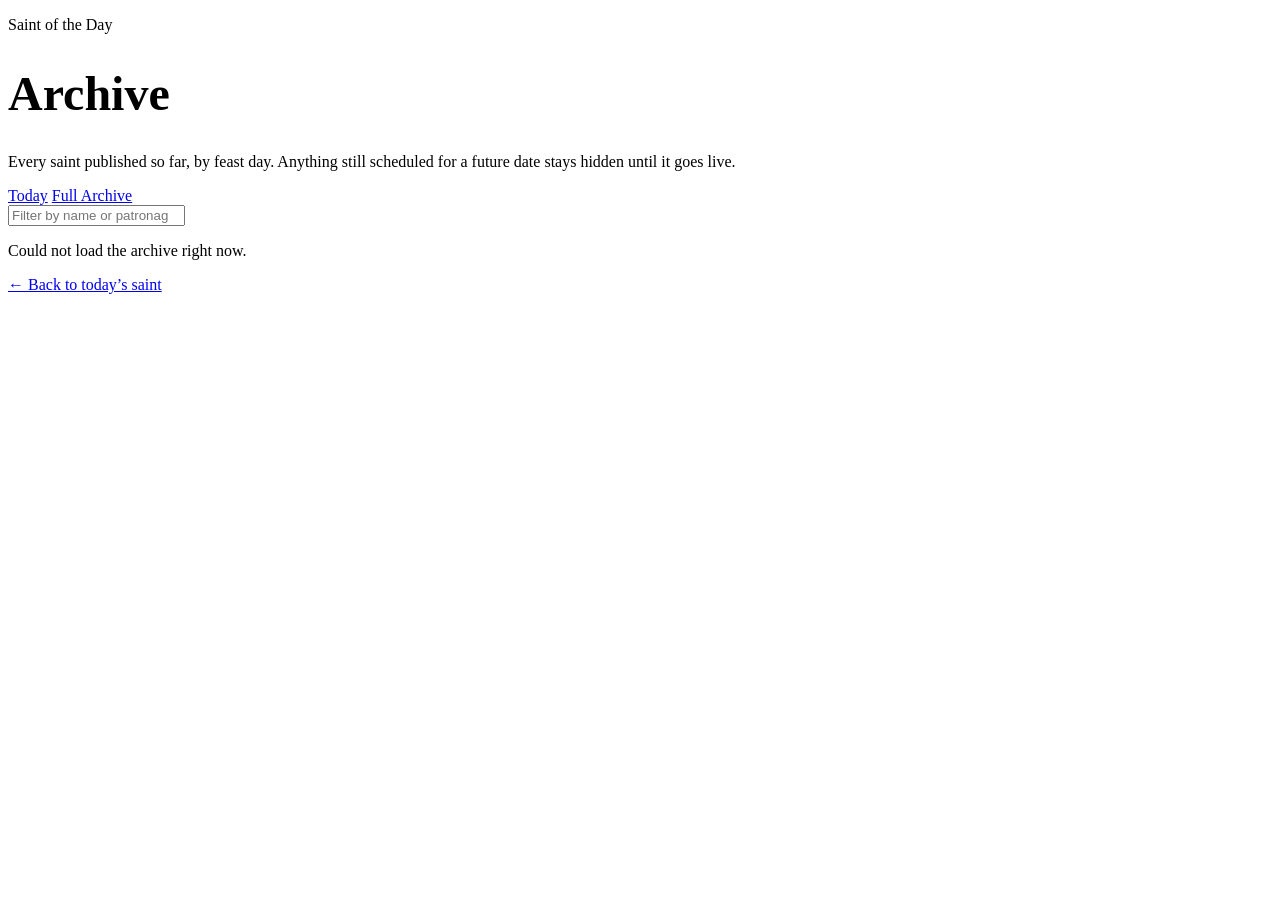
==== archive.html @ b048d729 "Add/update archive.html per repo restructure" ====
<!DOCTYPE html>
<html lang="en">
<head>
<meta charset="UTF-8">
<meta name="viewport" content="width=device-width, initial-scale=1.0">
<title>Archive — Saint of the Day</title>
<meta name="description" content="Every saint added to the archive, grouped by feast day across the calendar year.">
<meta property="og:title" content="Archive — Saint of the Day">
<meta property="og:description" content="Every saint added to the archive, grouped by feast day across the calendar year.">
<meta property="og:type" content="website">
<meta name="twitter:card" content="summary">

<link rel="preconnect" href="https://fonts.googleapis.com">
<link rel="preconnect" href="https://fonts.gstatic.com" crossorigin>
<link href="https://fonts.googleapis.com/css2?family=Cormorant+Garamond:wght@500;600;700&family=Source+Serif+4:opsz,wght@8..60,400;8..60,600&family=IBM+Plex+Mono:wght@400;500&display=swap" rel="stylesheet">
<link rel="stylesheet" href="assets/hub.css">
</head>
<body>

<header class="masthead">
  <div class="wrap">
    <p class="masthead-kicker">Saint of the Day</p>
    <h1 class="masthead-title" style="font-size:clamp(32px,6vw,48px)">Archive</h1>
    <p class="masthead-sub">Every saint published so far, by feast day. Anything still scheduled for a future date stays hidden until it goes live.</p>
    <nav class="masthead-nav">
      <a href="index.html">Today</a>
      <a href="archive.html" aria-current="page">Full Archive</a>
    </nav>
  </div>
</header>

<main class="wrap">
  <input
    type="search"
    class="archive-filter"
    id="archive-filter"
    placeholder="Filter by name or patronage&hellip;"
    aria-label="Filter saints by name or patronage">

  <div id="archive-grid">
    <p class="archive-empty">Loading archive&hellip;</p>
  </div>
</main>

<footer class="site-footer">
  <div class="wrap">
    <p><a href="index.html">&larr; Back to today&rsquo;s saint</a></p>
  </div>
</footer>

<script src="assets/saint-of-the-day.js"></script>
<script>
  (async function () {
    const gridEl = document.getElementById("archive-grid");
    let allSaints = [];

    try {
      allSaints = await loadManifest();
      renderArchiveGrid(gridEl, allSaints);
    } catch (err) {
      gridEl.innerHTML = '<p class="archive-empty">Could not load the archive right now.</p>';
      console.error(err);
      return;
    }

    document.getElementById("archive-filter").addEventListener("input", (e) => {
      const q = e.target.value.trim().toLowerCase();
      document.querySelectorAll(".archive-card").forEach(card => {
        const text = card.textContent.toLowerCase();
        card.hidden = q.length > 0 && !text.includes(q);
      });
      // hide empty month sections when filtering
      document.querySelectorAll(".archive-month").forEach(month => {
        const visible = [...month.querySelectorAll(".archive-card")].some(c => !c.hidden);
        month.style.display = visible ? "" : "none";
      });
    });
  })();
</script>

</body>
</html>
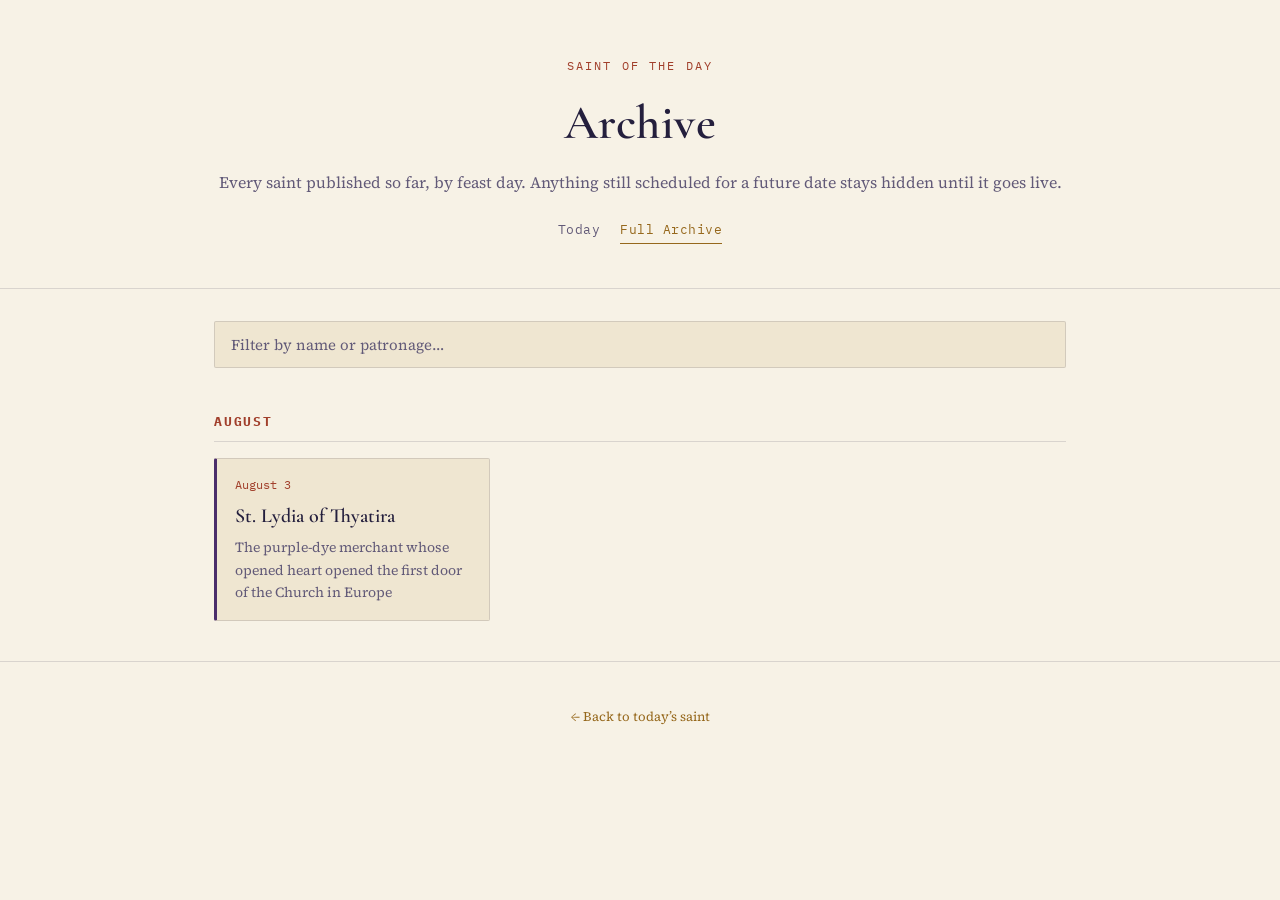
==== commit 6a0a65be: "Add favicon + switch hub theme to light parchment palette (archive.html)" ====
--- a/archive.html
+++ b/archive.html
@@ -5,6 +5,11 @@
 <meta name="viewport" content="width=device-width, initial-scale=1.0">
 <title>Archive — Saint of the Day</title>
 <meta name="description" content="Every saint added to the archive, grouped by feast day across the calendar year.">
+
+<link rel="icon" href="assets/favicon.svg" type="image/svg+xml">
+<link rel="icon" href="assets/favicon.ico" sizes="any">
+<link rel="icon" type="image/png" sizes="32x32" href="assets/favicon-32.png">
+<link rel="apple-touch-icon" href="assets/favicon-180.png">
 <meta property="og:title" content="Archive — Saint of the Day">
 <meta property="og:description" content="Every saint added to the archive, grouped by feast day across the calendar year.">
 <meta property="og:type" content="website">
--- a/assets/hub.css
+++ b/assets/hub.css
@@ -0,0 +1,304 @@
+/* ============================================================
+   HUB THEME — "The Ordo" (light / parchment variant)
+   An illuminated liturgical-calendar aesthetic for the site's
+   index and archive pages. Individual saint pages (saints/*.html)
+   carry their own saint-specific theme, per project convention —
+   this file is only for the two hub/navigation pages.
+   ============================================================ */
+
+:root {
+  --parchment: #f7f2e6;    /* page background — vellum */
+  --parchment-2: #efe6d1;  /* card background */
+  --parchment-3: #e5d9bd;  /* hover / raised surface */
+  --ink: #241f3d;          /* primary text on light */
+  --ink-dim: #625a78;      /* secondary text */
+  --gold: #96681c;         /* gold leaf — accents, borders (deepened for light-bg contrast) */
+  --gold-bright: #b8862f;  /* brighter gold, used sparingly for fills */
+  --rubric: #a13f2b;       /* rubric red — dates & labels only, per scribal convention */
+  --sage: #4b6b4d;         /* illuminated border green */
+  --line: rgba(36, 31, 61, 0.14);
+
+  --display-font: "Cormorant Garamond", "Iowan Old Style", Georgia, serif;
+  --body-font: "Source Serif 4", Georgia, serif;
+  --mono-font: "IBM Plex Mono", "SFMono-Regular", Menlo, monospace;
+}
+
+* { box-sizing: border-box; }
+
+html { scroll-behavior: smooth; }
+@media (prefers-reduced-motion: reduce) {
+  html { scroll-behavior: auto; }
+  * { animation-duration: 0.01ms !important; transition-duration: 0.01ms !important; }
+}
+
+body {
+  margin: 0;
+  background: var(--parchment);
+  color: var(--ink);
+  font-family: var(--body-font);
+  line-height: 1.6;
+  -webkit-font-smoothing: antialiased;
+}
+
+a { color: inherit; }
+
+.wrap {
+  max-width: 900px;
+  margin: 0 auto;
+  padding: 0 24px;
+}
+
+/* -------- vine divider (signature element) -------- */
+.vine-divider {
+  width: 100%;
+  height: 28px;
+  margin: 40px 0;
+  opacity: 0.8;
+}
+.vine-divider svg { width: 100%; height: 100%; display: block; }
+
+/* -------- masthead -------- */
+.masthead {
+  padding: 56px 0 20px;
+  text-align: center;
+  border-bottom: 1px solid var(--line);
+}
+.masthead-kicker {
+  font-family: var(--mono-font);
+  font-size: 12px;
+  letter-spacing: 0.18em;
+  text-transform: uppercase;
+  color: var(--rubric);
+  margin: 0 0 10px;
+}
+.masthead-title {
+  font-family: var(--display-font);
+  font-weight: 600;
+  font-size: clamp(40px, 7vw, 64px);
+  margin: 0 0 8px;
+  letter-spacing: 0.01em;
+  color: var(--ink);
+}
+.masthead-sub {
+  color: var(--ink-dim);
+  font-size: 16px;
+  margin: 0 0 24px;
+}
+.masthead-nav {
+  display: flex;
+  gap: 20px;
+  justify-content: center;
+  font-family: var(--mono-font);
+  font-size: 13px;
+  letter-spacing: 0.04em;
+  padding-bottom: 24px;
+}
+.masthead-nav a {
+  text-decoration: none;
+  color: var(--ink-dim);
+  border-bottom: 1px solid transparent;
+  padding-bottom: 3px;
+  transition: color 0.15s, border-color 0.15s;
+}
+.masthead-nav a:hover, .masthead-nav a[aria-current="page"] {
+  color: var(--gold);
+  border-color: var(--gold);
+}
+
+/* -------- hero (today's saint) -------- */
+.hero-region { padding: 48px 0 8px; }
+
+.hero-card {
+  position: relative;
+  background: var(--parchment-2);
+  border: 1px solid var(--line);
+  border-radius: 2px;
+  padding: 44px 40px;
+  text-align: center;
+  box-shadow: 0 1px 2px rgba(36, 31, 61, 0.05);
+}
+.hero-card::before {
+  content: "";
+  position: absolute;
+  inset: 10px;
+  border: 1px solid color-mix(in srgb, var(--saint-accent, var(--gold)) 45%, transparent);
+  border-radius: 1px;
+  pointer-events: none;
+}
+.hero-eyebrow {
+  font-family: var(--mono-font);
+  font-size: 12px;
+  letter-spacing: 0.14em;
+  text-transform: uppercase;
+  color: var(--rubric);
+  margin: 0 0 14px;
+}
+.hero-name {
+  font-family: var(--display-font);
+  font-weight: 600;
+  font-size: clamp(32px, 5vw, 46px);
+  margin: 0 0 12px;
+  color: var(--ink);
+}
+.hero-tagline {
+  font-size: 18px;
+  color: var(--ink-dim);
+  max-width: 46ch;
+  margin: 0 auto 22px;
+}
+.hero-chips {
+  display: flex;
+  flex-wrap: wrap;
+  gap: 8px;
+  justify-content: center;
+  margin-bottom: 26px;
+}
+.chip {
+  font-family: var(--mono-font);
+  font-size: 12px;
+  letter-spacing: 0.03em;
+  padding: 5px 12px;
+  border: 1px solid var(--line);
+  border-radius: 999px;
+  color: var(--ink-dim);
+  background: var(--parchment);
+}
+.chip:empty { display: none; }
+.chip-rubric { color: var(--rubric); border-color: color-mix(in srgb, var(--rubric) 40%, transparent); }
+
+.hero-link {
+  display: inline-block;
+  font-family: var(--mono-font);
+  font-size: 13px;
+  letter-spacing: 0.04em;
+  text-decoration: none;
+  color: var(--parchment);
+  background: var(--gold);
+  padding: 11px 20px;
+  border-radius: 2px;
+  transition: filter 0.15s;
+}
+.hero-link:hover { filter: brightness(1.15); }
+
+.hero-empty, .archive-empty {
+  text-align: center;
+  color: var(--ink-dim);
+  padding: 40px 0;
+}
+.hero-empty-sub { font-size: 14px; }
+.hero-empty code {
+  font-family: var(--mono-font);
+  background: var(--parchment-2);
+  padding: 2px 6px;
+  border-radius: 3px;
+}
+
+/* -------- this week strip -------- */
+.week-region { padding: 8px 0 48px; }
+.week-title {
+  font-family: var(--mono-font);
+  font-size: 12px;
+  letter-spacing: 0.14em;
+  text-transform: uppercase;
+  color: var(--ink-dim);
+  margin: 0 0 14px;
+}
+.week-list { list-style: none; margin: 0; padding: 0; border-top: 1px solid var(--line); }
+.week-row {
+  display: flex;
+  gap: 18px;
+  padding: 12px 0;
+  border-bottom: 1px solid var(--line);
+  font-size: 15px;
+}
+.week-date {
+  font-family: var(--mono-font);
+  font-size: 13px;
+  color: var(--ink-dim);
+  width: 64px;
+  flex: none;
+}
+.week-row-active .week-date { color: var(--rubric); }
+.week-names a { text-decoration: none; border-bottom: 1px dotted var(--ink-dim); }
+.week-names a:hover { color: var(--gold); border-color: var(--gold); }
+
+/* -------- archive page -------- */
+.archive-filter {
+  width: 100%;
+  margin: 32px 0 8px;
+  padding: 12px 16px;
+  background: var(--parchment-2);
+  border: 1px solid var(--line);
+  border-radius: 2px;
+  color: var(--ink);
+  font-family: var(--body-font);
+  font-size: 15px;
+}
+.archive-filter::placeholder { color: var(--ink-dim); }
+.archive-filter:focus { outline: 2px solid var(--gold); outline-offset: 1px; }
+
+.archive-month { margin: 36px 0; }
+.archive-month-title {
+  font-family: var(--mono-font);
+  font-size: 13px;
+  letter-spacing: 0.14em;
+  text-transform: uppercase;
+  color: var(--rubric);
+  border-bottom: 1px solid var(--line);
+  padding-bottom: 8px;
+  margin: 0 0 16px;
+}
+.archive-month-grid {
+  display: grid;
+  grid-template-columns: repeat(auto-fill, minmax(220px, 1fr));
+  gap: 12px;
+}
+.archive-card {
+  display: block;
+  text-decoration: none;
+  color: var(--ink);
+  background: var(--parchment-2);
+  border: 1px solid var(--line);
+  border-left: 3px solid var(--saint-primary, var(--gold));
+  border-radius: 2px;
+  padding: 16px 18px;
+  transition: background 0.15s, transform 0.15s;
+}
+.archive-card:hover { background: var(--parchment-3); transform: translateY(-1px); }
+.archive-date {
+  display: block;
+  font-family: var(--mono-font);
+  font-size: 12px;
+  color: var(--rubric);
+  margin-bottom: 6px;
+}
+.archive-name {
+  display: block;
+  font-family: var(--display-font);
+  font-weight: 600;
+  font-size: 20px;
+  margin-bottom: 4px;
+}
+.archive-tagline {
+  display: block;
+  font-size: 14px;
+  color: var(--ink-dim);
+}
+.archive-card[hidden] { display: none; }
+
+/* -------- footer -------- */
+.site-footer {
+  border-top: 1px solid var(--line);
+  padding: 32px 0 56px;
+  margin-top: 40px;
+  text-align: center;
+  color: var(--ink-dim);
+  font-size: 13px;
+}
+.site-footer a { color: var(--gold); text-decoration: none; }
+
+@media (max-width: 480px) {
+  .hero-card { padding: 32px 20px; }
+  .week-row { flex-direction: column; gap: 4px; }
+  .week-date { width: auto; }
+}
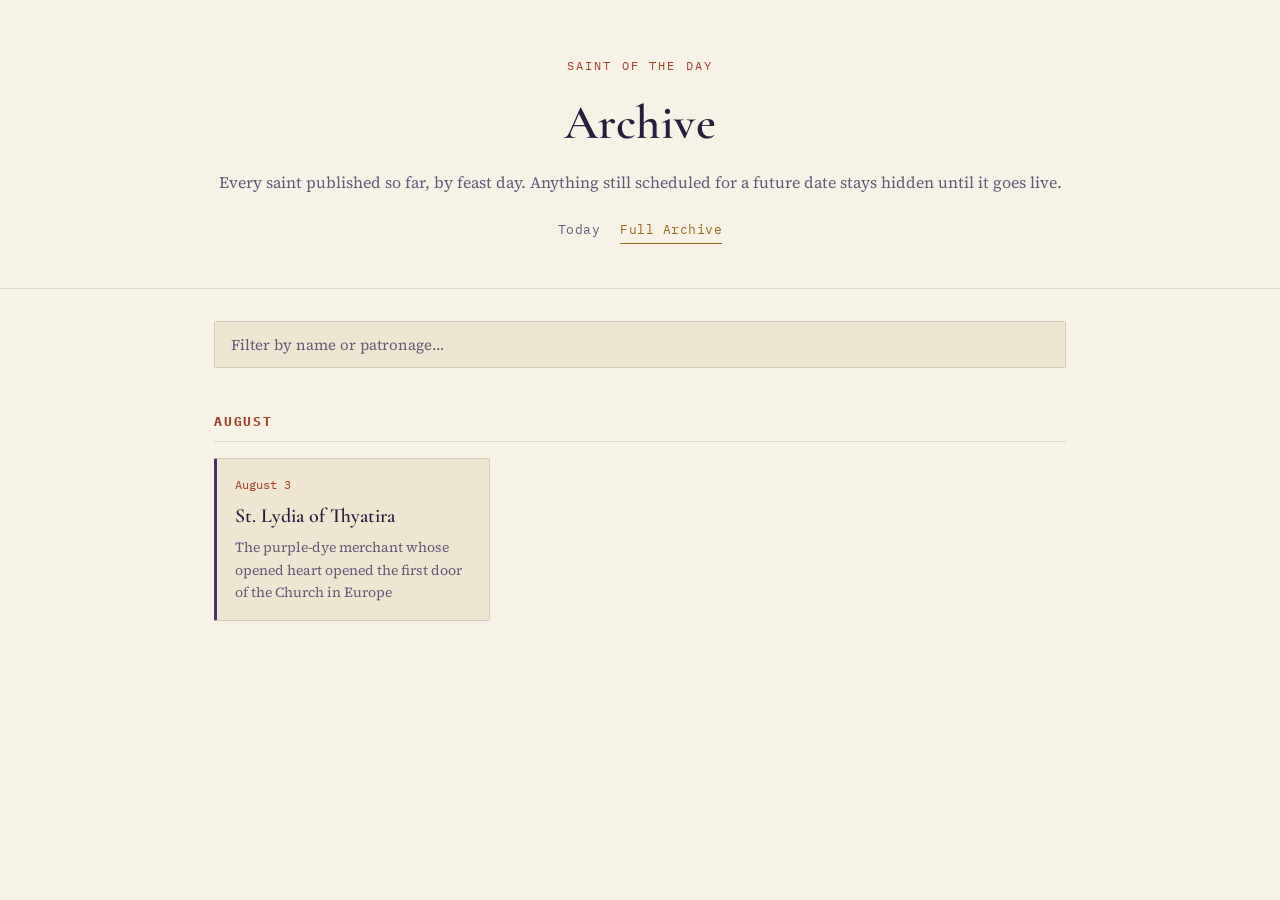
==== commit 96a19bcb: "Remove site footer from archive page" ====
--- a/archive.html
+++ b/archive.html
@@ -47,11 +47,6 @@
   </div>
 </main>
 
-<footer class="site-footer">
-  <div class="wrap">
-    <p><a href="index.html">&larr; Back to today&rsquo;s saint</a></p>
-  </div>
-</footer>
 
 <script src="assets/saint-of-the-day.js"></script>
 <script>
